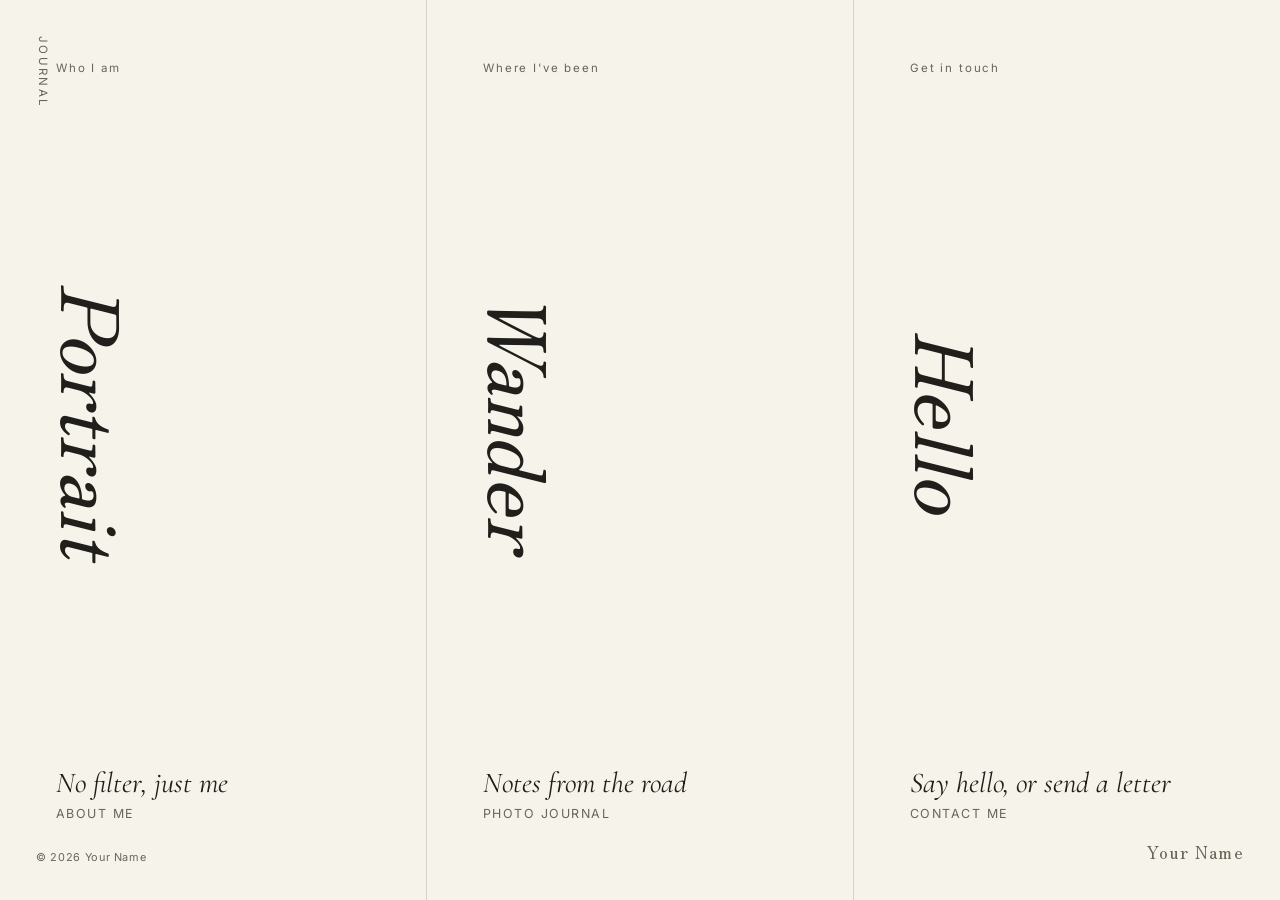
==== index.html @ de886bbc "Upload website file" ====
<!DOCTYPE html>
<html lang="en">
<head>
<meta charset="UTF-8">
<meta name="viewport" content="width=device-width, initial-scale=1.0">
<title>Your Name — Travel Journal</title>
<meta name="description" content="A personal journal of travel, photographs, and the in-between moments.">
<link rel="stylesheet" href="styles.css">
<style>
  /* ---------- Home-page specific ---------- */
  body.home{ overflow-x: hidden; }

  .home-mark{
    position: fixed;
    top: clamp(20px, 3vw, 36px);
    left: clamp(20px, 3vw, 36px);
    font-family: var(--sans);
    font-size: 0.72rem;
    letter-spacing: 0.2em;
    text-transform: uppercase;
    color: var(--ink-soft);
    z-index: 40;
    writing-mode: vertical-rl;
  }

  main.panels{
    display: flex;
    min-height: 100vh;
    width: 100%;
  }

  .panel{
    position: relative;
    flex: 1;
    display: flex;
    flex-direction: column;
    justify-content: space-between;
    padding: clamp(28px, 5vw, 56px);
    overflow: hidden;
    isolation: isolate;
    border-right: 1px solid var(--line);
  }
  .panel:last-child{ border-right: none; }

  .panel::before{
    content:"";
    position: absolute;
    inset: 0;
    z-index: -2;
    opacity: 0;
    transition: opacity .6s ease;
    background-size: cover;
    background-position: center;
  }
  .panel::after{
    content:"";
    position: absolute;
    inset: 0;
    z-index: -1;
    background: linear-gradient(180deg, rgba(33,31,27,0.05) 0%, rgba(33,31,27,0.55) 100%);
    opacity: 0;
    transition: opacity .6s ease;
  }

  .panel:hover::before,
  .panel:hover::after{ opacity: 1; }

  .panel--about::before{
    background-image: radial-gradient(120% 100% at 30% 20%, #cbb7a4 0%, #8f7461 45%, #4b3c33 100%);
  }
  .panel--journal::before{
    background-image: linear-gradient(200deg, #e7c98a 0%, #c98a5c 35%, #6b5866 65%, #2c3947 100%);
  }
  .panel--contact::before{
    background-image: linear-gradient(160deg, #ded4bd 0%, #b9ab8c 55%, #6f6552 100%);
  }

  .panel-top{ position: relative; z-index: 2; }
  .panel-top .index{
    font-family: var(--sans);
    font-size: 0.72rem;
    letter-spacing: 0.16em;
    color: var(--ink-soft);
    transition: color .5s ease;
  }

  .panel-glyph{
    position: relative;
    z-index: 2;
    margin: auto 0;
    display: flex;
    align-items: baseline;
    gap: 14px;
  }
  .panel-glyph .word{
    font-family: var(--serif);
    font-style: italic;
    font-size: clamp(3rem, 7.5vw, 5rem);
    line-height: 1;
    writing-mode: vertical-rl;
    transition: color .5s ease;
  }

  .panel-bottom{ position: relative; z-index: 2; }
  .panel-bottom .romaji{
    display: block;
    font-family: var(--script);
    font-style: italic;
    font-size: clamp(1.3rem, 2.4vw, 1.8rem);
    transition: color .5s ease;
  }
  .panel-bottom .label{
    display: block;
    margin-top: 6px;
    font-family: var(--sans);
    font-size: 0.78rem;
    letter-spacing: 0.12em;
    text-transform: uppercase;
    color: var(--ink-soft);
    transition: color .5s ease;
  }
  .panel-bottom .desc{
    margin-top: 18px;
    max-width: 30ch;
    font-size: 0.85rem;
    line-height: 1.6;
    color: var(--ink-soft);
    opacity: 0;
    transform: translateY(6px);
    transition: opacity .5s ease .05s, transform .5s ease .05s, color .5s ease;
  }

  .panel:hover .panel-top .index,
  .panel:hover .panel-glyph .word,
  .panel:hover .panel-bottom .romaji,
  .panel:hover .panel-bottom .label,
  .panel:hover .panel-bottom .desc{ color: var(--paper); }
  .panel:hover .panel-bottom .desc{ opacity: 0.92; transform: translateY(0); }

  .panel:focus-visible{ outline: 2px solid var(--accent-dusk); outline-offset: -4px; }

  @media (max-width: 860px){
    main.panels{ flex-direction: column; }
    .panel{ border-right: none; border-bottom: 1px solid var(--line); min-height: 34vh; }
    .panel-glyph{ writing-mode: horizontal-tb; flex-direction: row; align-items: baseline; }
    .panel-glyph .word{ writing-mode: horizontal-tb; }
  }
</style>
</head>
<body class="home">

  <div class="home-mark">
    <span aria-hidden="true">Journal</span>
  </div>

  <div class="wordmark">Your&nbsp;Name</div>

  <main class="panels">
    <a href="about.html" class="panel panel--about">
      <div class="panel-top"><span class="index">Who I am</span></div>
      <div class="panel-glyph">
        <span class="word">Portrait</span>
      </div>
      <div class="panel-bottom">
        <span class="romaji">No filter, just me</span>
        <span class="label">About Me</span>
        <span class="desc">Who I am, in a few honest paragraphs.</span>
      </div>
    </a>

    <a href="journal.html" class="panel panel--journal">
      <div class="panel-top"><span class="index">Where I've been</span></div>
      <div class="panel-glyph">
        <span class="word">Wander</span>
      </div>
      <div class="panel-bottom">
        <span class="romaji">Notes from the road</span>
        <span class="label">Photo Journal</span>
        <span class="desc">Photographs and stories from places I've been.</span>
      </div>
    </a>

    <a href="contact.html" class="panel panel--contact">
      <div class="panel-top"><span class="index">Get in touch</span></div>
      <div class="panel-glyph">
        <span class="word">Hello</span>
      </div>
      <div class="panel-bottom">
        <span class="romaji">Say hello, or send a letter</span>
        <span class="label">Contact Me</span>
        <span class="desc">Questions, collaborations, or just to say hi.</span>
      </div>
    </a>
  </main>

  <div class="footnote">&copy; 2026 Your Name</div>

</body>
</html>
---- styles.css ----
@import url('https://fonts.googleapis.com/css2?family=Cormorant+Garamond:ital,wght@0,400;0,500;1,400;1,500&family=Zen+Old+Mincho:wght@400;500;700&family=Inter:wght@400;500;600&display=swap');

/* ---------- Tokens ---------- */
:root{
  --paper: #F6F3EB;
  --paper-deep: #EFEADC;
  --ink: #211F1B;
  --ink-soft: #6B6558;
  --line: #D9D3C5;
  --accent-dusk: #4C5B6B;   /* twilight sky, used for links / hover states */
  --accent-stamp: #A13D2E;  /* postmark ink, used sparingly */
  --shadow: rgba(33,31,27,0.10);

  --serif: "Zen Old Mincho", serif;
  --script: "Cormorant Garamond", serif;
  --sans: "Inter", sans-serif;

  --gap: clamp(24px, 4vw, 64px);
}

*{ box-sizing: border-box; }
html{ scroll-behavior: smooth; }

body{
  margin:0;
  background: var(--paper);
  color: var(--ink);
  font-family: var(--sans);
  -webkit-font-smoothing: antialiased;
}

a{ color: inherit; text-decoration: none; }

::selection{ background: var(--accent-dusk); color: var(--paper); }

/* ---------- Site chrome (shared on inner pages) ---------- */
.site-mark{
  position: fixed;
  top: clamp(20px, 3vw, 36px);
  left: clamp(20px, 3vw, 36px);
  font-family: var(--serif);
  font-size: 0.95rem;
  line-height: 1.7;
  letter-spacing: 0.02em;
  z-index: 40;
  writing-mode: vertical-rl;
  text-orientation: upright;
}

.site-mark span{ display:block; }

.top-nav{
  position: fixed;
  top: clamp(20px, 3vw, 36px);
  right: clamp(20px, 3vw, 36px);
  z-index: 40;
  display: flex;
  gap: clamp(16px, 2vw, 32px);
  font-family: var(--sans);
  font-size: 0.72rem;
  letter-spacing: 0.14em;
  text-transform: uppercase;
}

.top-nav a{
  color: var(--ink-soft);
  border-bottom: 1px solid transparent;
  padding-bottom: 2px;
  transition: color .25s ease, border-color .25s ease;
}
.top-nav a:hover,
.top-nav a[aria-current="page"]{
  color: var(--ink);
  border-color: var(--ink);
}

.wordmark{
  position: fixed;
  bottom: clamp(20px, 3vw, 36px);
  right: clamp(20px, 3vw, 36px);
  font-family: var(--serif);
  font-size: 1.1rem;
  letter-spacing: 0.08em;
  z-index: 40;
  color: var(--ink-soft);
}

.footnote{
  position: fixed;
  bottom: clamp(20px, 3vw, 36px);
  left: clamp(20px, 3vw, 36px);
  font-size: 0.68rem;
  letter-spacing: 0.06em;
  color: var(--ink-soft);
  z-index: 40;
}

/* ---------- Postmark signature element ---------- */
.postmark{
  --size: 108px;
  position: relative;
  width: var(--size);
  height: var(--size);
  border-radius: 50%;
  border: 1px solid var(--accent-stamp);
  display: flex;
  align-items: center;
  justify-content: center;
  color: var(--accent-stamp);
  flex-shrink: 0;
  opacity: 0.85;
}
.postmark::before{
  content: "";
  position: absolute;
  inset: 6px;
  border: 1px solid var(--accent-stamp);
  border-radius: 50%;
  opacity: 0.6;
}
.postmark-text{
  font-family: var(--sans);
  font-size: 0.56rem;
  letter-spacing: 0.12em;
  text-align: center;
  line-height: 1.5;
  text-transform: uppercase;
}
.postmark-date{
  font-family: var(--script);
  font-style: italic;
  font-size: 0.95rem;
  display: block;
}

@keyframes stamp-in{
  0%{ transform: scale(1.6) rotate(-14deg); opacity: 0; }
  60%{ transform: scale(0.94) rotate(-4deg); opacity: 1; }
  100%{ transform: scale(1) rotate(-6deg); opacity: 0.85; }
}
.postmark{ animation: stamp-in 0.9s cubic-bezier(.2,.7,.3,1) both; animation-delay: .3s; }

@media (prefers-reduced-motion: reduce){
  .postmark{ animation: none; }
  *{ scroll-behavior: auto !important; }
}

/* ---------- Utility ---------- */
.eyebrow{
  font-family: var(--sans);
  font-size: 0.72rem;
  letter-spacing: 0.16em;
  text-transform: uppercase;
  color: var(--ink-soft);
}

.rule{
  width: 1px;
  height: 100%;
  background: var(--line);
}

.container{
  max-width: 1120px;
  margin: 0 auto;
  padding: 0 var(--gap);
}

/* ---------- Inner-page hero ---------- */
.page-hero{
  min-height: 42vh;
  display: flex;
  flex-direction: column;
  justify-content: flex-end;
  padding: 160px var(--gap) 56px;
}
.page-hero .eyebrow{ margin-bottom: 18px; }
.page-hero h1{
  font-family: var(--serif);
  font-weight: 500;
  font-size: clamp(2.4rem, 6vw, 4.4rem);
  margin: 0;
  line-height: 1.1;
}
.page-hero .romaji{
  font-family: var(--script);
  font-style: italic;
  color: var(--ink-soft);
  font-size: clamp(1.1rem, 2vw, 1.4rem);
  margin-top: 10px;
  display: block;
}

hr.divider{
  border: none;
  border-top: 1px solid var(--line);
  margin: 0 var(--gap);
}

/* ---------- Single journal entry ---------- */
.entry-hero{
  height: 62vh;
  min-height: 380px;
  background-size: cover;
  background-position: center;
  position: relative;
  display: flex;
  align-items: flex-end;
}
.entry-hero::after{
  content:"";
  position: absolute;
  inset:0;
  background: linear-gradient(180deg, rgba(33,31,27,0.05) 40%, rgba(33,31,27,0.6) 100%);
}
.entry-hero-content{
  position: relative;
  z-index: 2;
  padding: 48px var(--gap) 44px;
  color: var(--paper);
}
.entry-hero-content .eyebrow{ color: rgba(246,243,235,0.75); }
.entry-hero-content h1{
  font-family: var(--serif);
  font-weight: 500;
  font-size: clamp(2rem, 5vw, 3.4rem);
  margin: 10px 0 8px;
}
.entry-hero-content .romaji{
  font-family: var(--script);
  font-style: italic;
  color: rgba(246,243,235,0.85);
}

.entry-article{
  max-width: 68ch;
  margin: 64px auto 0;
  padding: 0 var(--gap) 140px;
}
.entry-article p{
  font-size: 1.05rem;
  line-height: 1.9;
  margin: 0 0 26px;
}
.entry-article p:first-of-type::first-letter{
  font-family: var(--serif);
  font-size: 3.2rem;
  float: left;
  line-height: 0.8;
  padding: 6px 8px 0 0;
  color: var(--accent-dusk);
}
.entry-article figure{
  margin: 44px 0;
}
.entry-article .figure-block{
  aspect-ratio: 16/10;
  background-size: cover;
  background-position: center;
  border-radius: 2px;
}
.entry-article figcaption{
  margin-top: 10px;
  font-size: 0.78rem;
  color: var(--ink-soft);
  letter-spacing: 0.02em;
}

.entry-back{
  display: inline-flex;
  align-items: center;
  gap: 8px;
  margin-top: 24px;
  font-family: var(--script);
  font-style: italic;
  font-size: 1.05rem;
  border-bottom: 1px solid var(--ink);
  padding-bottom: 3px;
  transition: color .25s ease, border-color .25s ease;
}
.entry-back:hover{ color: var(--accent-dusk); border-color: var(--accent-dusk); }
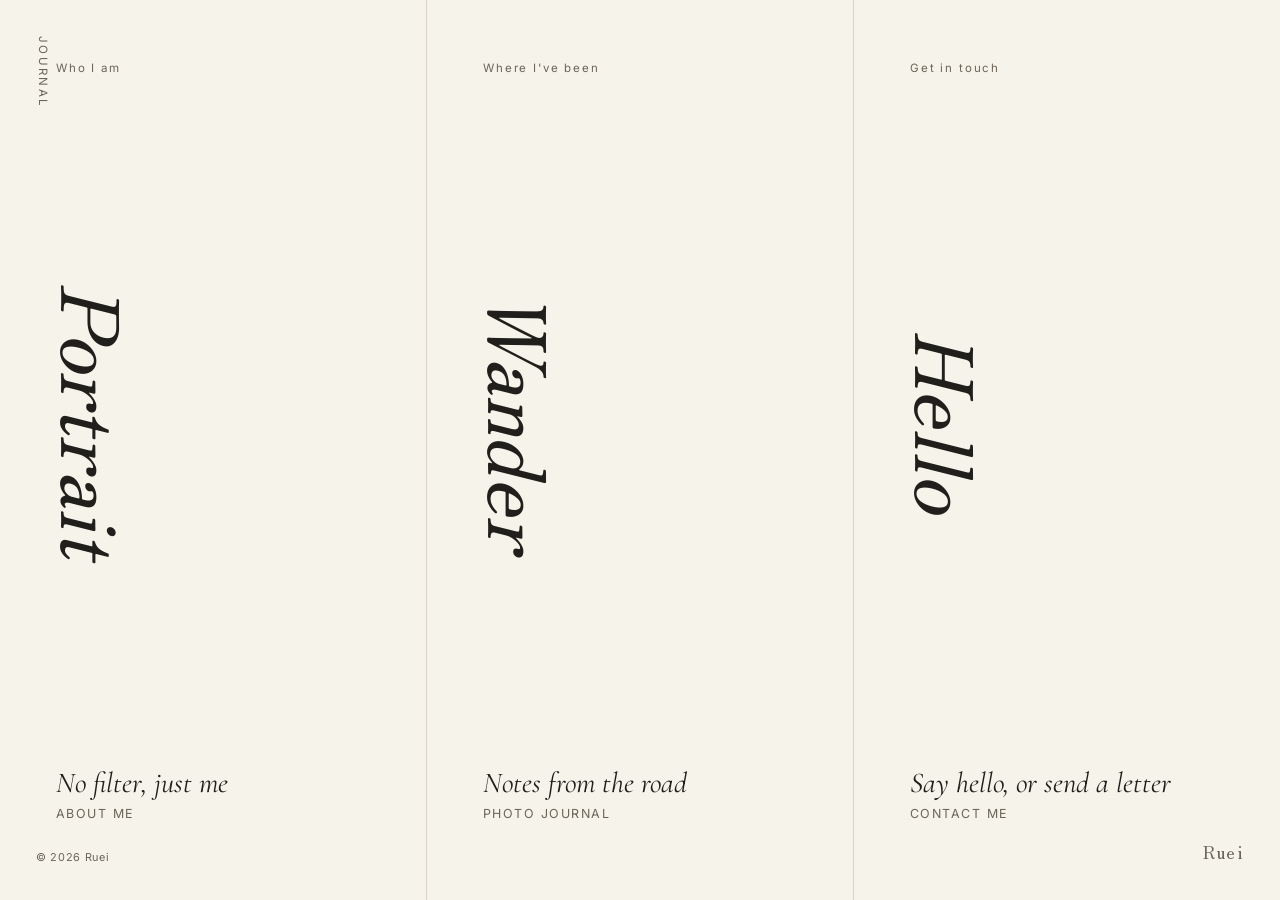
==== commit 0b1da907: "Update title and name in index.html" ====
--- a/index.html
+++ b/index.html
@@ -3,7 +3,7 @@
 <head>
 <meta charset="UTF-8">
 <meta name="viewport" content="width=device-width, initial-scale=1.0">
-<title>Your Name — Travel Journal</title>
+<title>Ruei — Travel Journal</title>
 <meta name="description" content="A personal journal of travel, photographs, and the in-between moments.">
 <link rel="stylesheet" href="styles.css">
 <style>
@@ -153,7 +153,7 @@
     <span aria-hidden="true">Journal</span>
   </div>
 
-  <div class="wordmark">Your&nbsp;Name</div>
+  <div class="wordmark">Ruei</div>
 
   <main class="panels">
     <a href="about.html" class="panel panel--about">
@@ -193,7 +193,7 @@
     </a>
   </main>
 
-  <div class="footnote">&copy; 2026 Your Name</div>
+  <div class="footnote">&copy; 2026 Ruei</div>
 
 </body>
 </html>
--- a/styles.css
+++ b/styles.css
@@ -73,6 +73,12 @@
   color: var(--ink);
   border-color: var(--ink);
 }
+.top-nav .nav-divider{
+  width: 1px;
+  height: 12px;
+  background: var(--line);
+  align-self: center;
+}
 
 .wordmark{
   position: fixed;
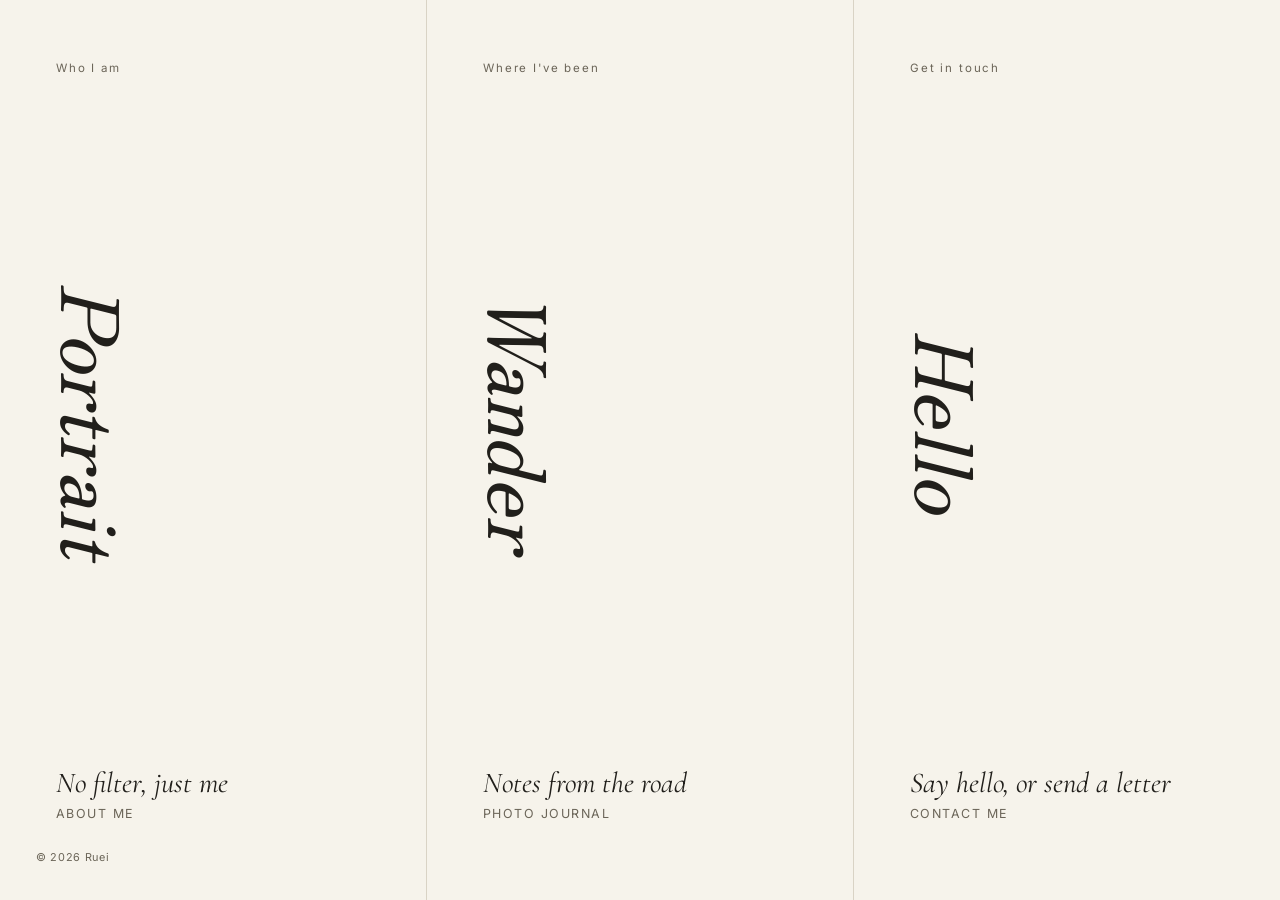
==== commit 12ffb874: "Update index.html" ====
--- a/index.html
+++ b/index.html
@@ -149,12 +149,6 @@
 </head>
 <body class="home">
 
-  <div class="home-mark">
-    <span aria-hidden="true">Journal</span>
-  </div>
-
-  <div class="wordmark">Ruei</div>
-
   <main class="panels">
     <a href="about.html" class="panel panel--about">
       <div class="panel-top"><span class="index">Who I am</span></div>
